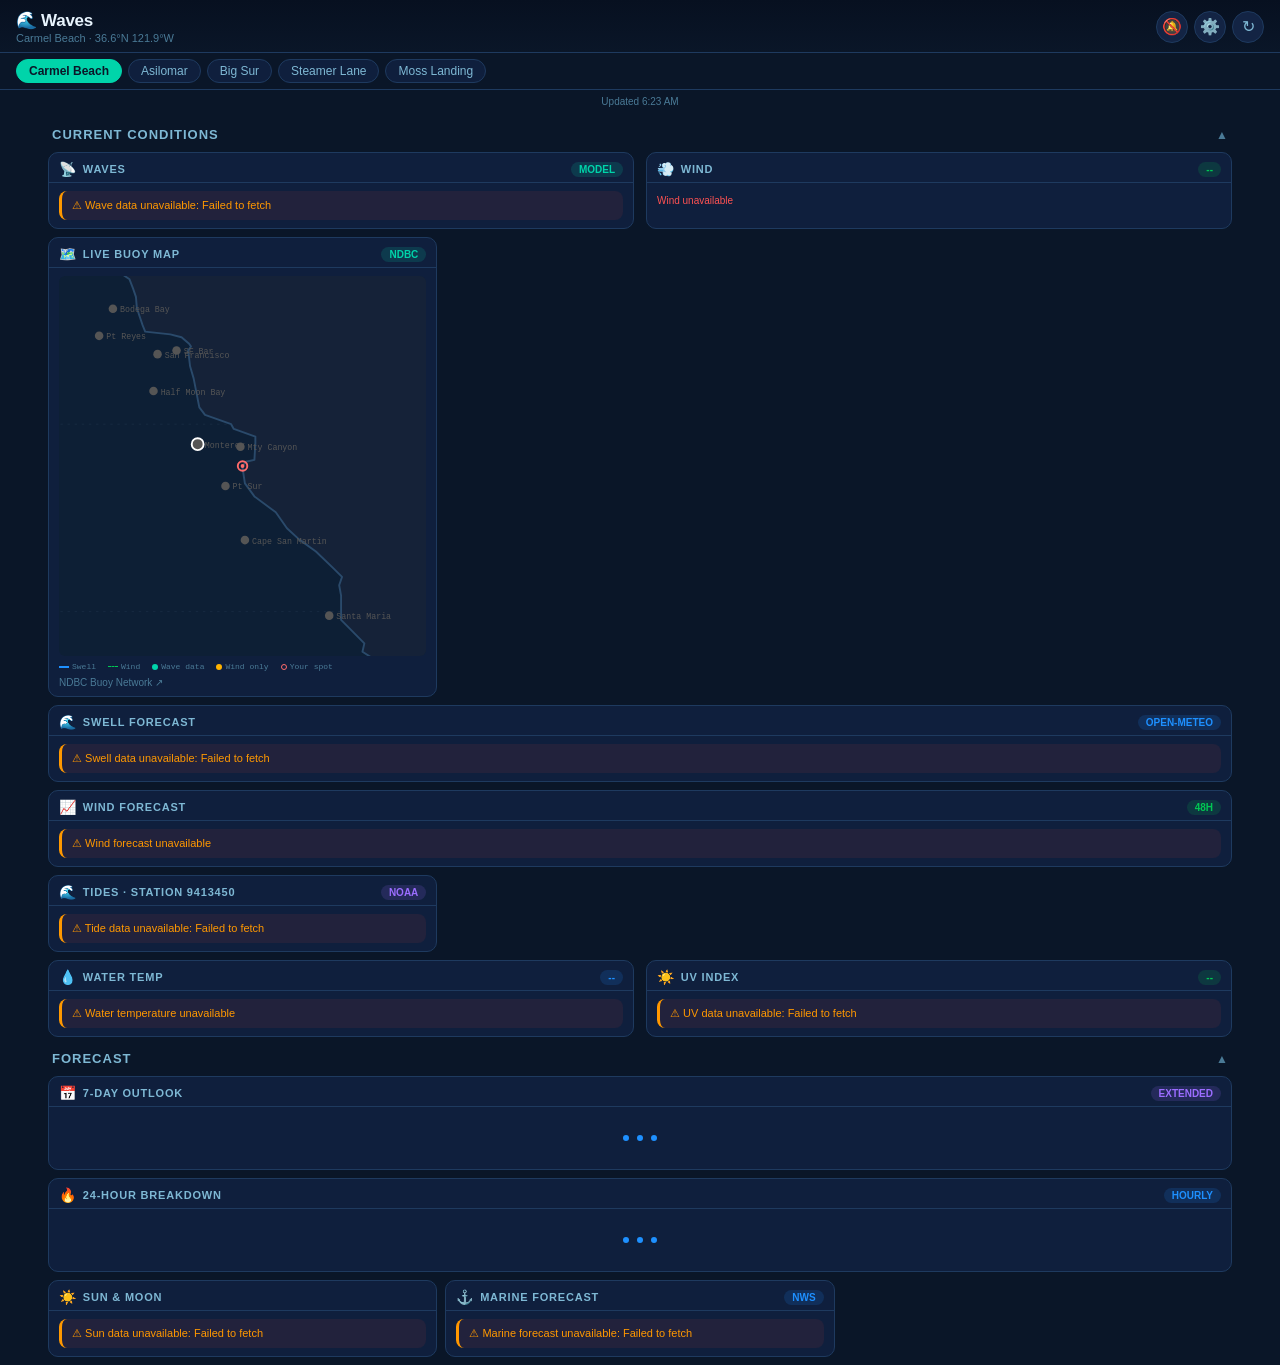
==== web/index.html @ 86dbb95a "Move 24h tide schedule to top of wind card, fix map pan north - Replaced mini tide widget with full " ====
<!DOCTYPE html>
<html lang="en">
<head>
  <meta charset="UTF-8">
  <meta name="viewport" content="width=device-width, initial-scale=1.0, viewport-fit=cover">
  <meta name="theme-color" content="#0a1628">
  <meta name="description" content="Real-time surf conditions for your local spots">
  <meta name="mobile-web-app-capable" content="yes">
  <meta name="apple-mobile-web-app-capable" content="yes">
  <meta name="apple-mobile-web-app-status-bar-style" content="black-translucent">
  <meta name="apple-mobile-web-app-title" content="Waves">
  <title>Waves</title>
  <link rel="manifest" href="manifest.json">
  <link rel="stylesheet" href="style.css">
</head>
<body>

<div id="pull-indicator" class="pull-indicator">
  <span class="pull-arrow">↓</span>
  <span class="pull-text">Pull to refresh</span>
</div>

<header>
  <div class="header-left">
    <h1>🌊 Waves</h1>
    <div class="subtitle" id="location-subtitle"></div>
  </div>
  <div class="header-right">
    <button class="header-btn" id="alertBtn" style="display:none" onclick="toggleAlerts()" title="Alerts OFF">🔕</button>
    <button class="header-btn" id="editSpotsBtn" onclick="openSpotEditor(true)" title="Edit spots">⚙️</button>
    <button class="header-btn" id="refreshBtn" onclick="refreshAll()" title="Refresh">
      <span class="icon">↻</span>
    </button>
  </div>
</header>

<div class="location-selector" id="location-selector"></div>

<div class="last-updated" id="lastUpdated">Loading…</div>
<div class="offline-indicator" id="offlineIndicator" style="display:none">📡 Offline — showing cached data</div>

<main>

  <!-- ═══ CURRENT CONDITIONS ═══════════════════════════════════════════════ -->
  <div class="section">
    <div class="section-header" onclick="toggleSection(this)">
      <span class="section-title">Current Conditions</span>
      <span class="section-chevron">&#x25B2;</span>
    </div>
    <div class="section-body">

      <!-- Waves + Wind (shared row) -->
      <div class="card-row" style="display:flex;gap:12px">
        <div class="card" id="card-buoy" style="flex:1;min-width:0">
          <div class="card-header">
            <div class="card-title"><span class="icon">📡</span> Waves</div>
            <div class="card-badge" id="buoy-badge" style="background:rgba(0,212,170,0.15);color:#00d4aa">MODEL</div>
          </div>
          <div class="card-body" id="buoy-body">
            <div class="loading"><div class="loading-dot"></div><div class="loading-dot"></div><div class="loading-dot"></div></div>
          </div>
        </div>
        <div class="card" id="card-wind" style="flex:1;min-width:0">
          <div class="card-header">
            <div class="card-title"><span class="icon">💨</span> Wind</div>
            <div class="card-badge" id="wind-badge" style="background:rgba(0,200,83,0.15);color:#00c853">--</div>
          </div>
          <div id="tide-mini"></div>
          <div class="card-body" id="wind-body">
            <div class="loading"><div class="loading-dot"></div><div class="loading-dot"></div><div class="loading-dot"></div></div>
          </div>
        </div>
      </div>

      <!-- Buoy Map -->
      <div class="card" id="card-buoy-map">
        <div class="card-header">
          <div class="card-title"><span class="icon">🗺️</span> Live Buoy Map</div>
          <div class="card-badge" style="background:rgba(0,212,170,0.15);color:#00d4aa">NDBC</div>
        </div>
        <div class="card-body" id="buoy-map-body">
          <div class="loading"><div class="loading-dot"></div><div class="loading-dot"></div><div class="loading-dot"></div></div>
        </div>
      </div>

      <!-- Swell Forecast -->
      <div class="card" id="card-swell">
        <div class="card-header">
          <div class="card-title"><span class="icon">🌊</span> Swell Forecast</div>
          <div class="card-badge" style="background:rgba(30,144,255,0.15);color:#1e90ff">OPEN-METEO</div>
        </div>
        <div class="card-body" id="swell-body">
          <div class="loading"><div class="loading-dot"></div><div class="loading-dot"></div><div class="loading-dot"></div></div>
        </div>
      </div>

      <!-- Wind Forecast -->
      <div class="card" id="card-wind-forecast">
        <div class="card-header">
          <div class="card-title"><span class="icon">📈</span> Wind Forecast</div>
          <div class="card-badge" style="background:rgba(0,200,83,0.15);color:#00c853">48H</div>
        </div>
        <div class="card-body" id="wind-forecast-body">
          <div class="loading"><div class="loading-dot"></div><div class="loading-dot"></div><div class="loading-dot"></div></div>
        </div>
      </div>

      <!-- Tides (US only — hidden until US spot loaded) -->
      <div class="card" id="card-tides" style="display:none">
        <div class="card-header">
          <div class="card-title"><span class="icon">🌊</span> Tides</div>
          <div class="card-badge" style="background:rgba(155,109,255,0.15);color:#9b6dff">NOAA</div>
        </div>
        <div class="card-body" id="tides-body">
          <div class="loading"><div class="loading-dot"></div><div class="loading-dot"></div><div class="loading-dot"></div></div>
        </div>
      </div>

      <!-- Water Temperature + UV Index (shared row) -->
      <div class="card-row" style="display:flex;gap:12px">
        <div class="card" id="card-water-temp" style="flex:1;min-width:0">
          <div class="card-header">
            <div class="card-title"><span class="icon">💧</span> Water Temp</div>
            <div class="card-badge" id="water-temp-badge" style="background:rgba(30,144,255,0.15);color:#1e90ff">--</div>
          </div>
          <div class="card-body" id="water-temp-body">
            <div class="loading"><div class="loading-dot"></div><div class="loading-dot"></div><div class="loading-dot"></div></div>
          </div>
        </div>
        <div class="card" id="card-uv" style="flex:1;min-width:0">
          <div class="card-header">
            <div class="card-title"><span class="icon">☀️</span> UV Index</div>
            <div class="card-badge" id="uv-badge" style="background:rgba(0,200,83,0.15);color:#00c853">--</div>
          </div>
          <div class="card-body" id="uv-body">
            <div class="loading"><div class="loading-dot"></div><div class="loading-dot"></div><div class="loading-dot"></div></div>
          </div>
        </div>
      </div>

    </div>
  </div>

  <!-- ═══ FORECASTS ═══════════════════════════════════════════════════════ -->
  <div class="section">
    <div class="section-header" onclick="toggleSection(this)">
      <span class="section-title">Forecast</span>
      <span class="section-chevron">&#x25B2;</span>
    </div>
    <div class="section-body">

      <!-- 7-Day Outlook -->
      <div class="card" id="card-7day">
        <div class="card-header">
          <div class="card-title"><span class="icon">📅</span> 7-Day Outlook</div>
          <div class="card-badge" style="background:rgba(155,109,255,0.15);color:#9b6dff">EXTENDED</div>
        </div>
        <div class="card-body" id="7day-body">
          <div class="loading"><div class="loading-dot"></div><div class="loading-dot"></div><div class="loading-dot"></div></div>
        </div>
      </div>

      <!-- 24-Hour Heatmap -->
      <div class="card" id="card-24h">
        <div class="card-header">
          <div class="card-title"><span class="icon">🔥</span> 24-Hour Breakdown</div>
          <div class="card-badge" style="background:rgba(30,144,255,0.15);color:#1e90ff">HOURLY</div>
        </div>
        <div class="card-body" id="24h-body">
          <div class="loading"><div class="loading-dot"></div><div class="loading-dot"></div><div class="loading-dot"></div></div>
        </div>
      </div>

      <!-- Sun & Moon -->
      <div class="card" id="card-sun-moon">
        <div class="card-header">
          <div class="card-title"><span class="icon">☀️</span> Sun & Moon</div>
        </div>
        <div class="card-body" id="sun-moon-body">
          <div class="loading"><div class="loading-dot"></div><div class="loading-dot"></div><div class="loading-dot"></div></div>
        </div>
      </div>

      <!-- Marine Forecast (US only) -->
      <div class="card" id="card-marine" style="display:none">
        <div class="card-header">
          <div class="card-title"><span class="icon">⚓</span> Marine Forecast</div>
          <div class="card-badge" style="background:rgba(30,144,255,0.15);color:#1e90ff">NWS</div>
        </div>
        <div class="card-body" id="marine-body">
          <div class="loading"><div class="loading-dot"></div><div class="loading-dot"></div><div class="loading-dot"></div></div>
        </div>
      </div>

    </div>
  </div>

</main>

<!-- Onboarding / Spot Editor Overlay -->
<div id="onboarding" class="onboarding-overlay">
  <div class="onboarding-inner">
    <div class="onboarding-logo">🌊</div>
    <div class="onboarding-title" id="onboarding-title">Waves</div>
    <div class="onboarding-sub" id="onboarding-sub">Add up to 5 of your local surf spots</div>

    <div class="search-wrap">
      <input type="search" id="spot-search" class="spot-search-input"
             placeholder="Search a beach or location…"
             autocomplete="off" autocorrect="off" autocapitalize="off" spellcheck="false"
             oninput="onSearchInput(this.value)">
    </div>

    <div id="search-status" class="search-status"></div>
    <div id="search-results" class="search-results"></div>

    <div id="added-spots-section" style="display:none">
      <div class="added-label">Your Spots</div>
      <div id="added-spots-list" class="added-spots-list"></div>
    </div>

    <button class="onboarding-btn" id="start-btn" onclick="finishOnboarding()" disabled>
      Start Surfing →
    </button>
  </div>
</div>

<script src="app.js"></script>
</body>
</html>
---- web/style.css ----
:root {
  --bg: #0a1628;
  --bg-card: #0f1f3d;
  --bg-card2: #132444;
  --border: #1e3a5f;
  --accent-blue: #1e90ff;
  --accent-teal: #00d4aa;
  --accent-purple: #9b6dff;
  --accent-gold: #ffd700;
  --text-primary: #e8f4fd;
  --text-secondary: #7eb8d4;
  --text-muted: #4a7a96;
  --wind-calm: #00c853;
  --wind-light: #69f0ae;
  --wind-moderate: #ffeb3b;
  --wind-fresh: #ff9800;
  --wind-strong: #f44336;
  --wind-gale: #b71c1c;
}

* { box-sizing: border-box; margin: 0; padding: 0; }

body {
  background: var(--bg);
  color: var(--text-primary);
  font-family: -apple-system, BlinkMacSystemFont, 'Segoe UI', sans-serif;
  font-size: 14px;
  min-height: 100vh;
  padding-bottom: env(safe-area-inset-bottom);
}

/* Header */
header {
  background: linear-gradient(180deg, #071020 0%, var(--bg) 100%);
  padding: 10px 16px 8px;
  padding-top: calc(10px + env(safe-area-inset-top));
  position: sticky;
  top: 0;
  z-index: 100;
  border-bottom: 1px solid var(--border);
  display: flex;
  align-items: center;
  justify-content: space-between;
}

.header-left h1 {
  font-size: 17px;
  font-weight: 700;
  color: var(--text-primary);
  letter-spacing: -0.3px;
}

.header-left .subtitle {
  font-size: 11px;
  color: var(--text-muted);
  margin-top: 1px;
}

.header-right {
  display: flex;
  align-items: center;
  gap: 6px;
}

.header-btn {
  width: 32px;
  height: 32px;
  display: flex;
  align-items: center;
  justify-content: center;
  background: var(--bg-card2);
  border: 1px solid var(--border);
  border-radius: 50%;
  color: var(--text-secondary);
  font-size: 16px;
  cursor: pointer;
  transition: background 0.15s, border-color 0.15s;
  padding: 0;
  line-height: 1;
}
.header-btn:active {
  background: var(--border);
  border-color: var(--text-muted);
}
.header-btn .icon { font-size: 16px; }
.header-btn.spinning .icon { animation: spin 1s linear infinite; }
@keyframes spin { to { transform: rotate(360deg); } }

/* Location selector */
.location-selector {
  display: flex;
  gap: 6px;
  padding: 6px 16px;
  background: var(--bg);
  border-bottom: 1px solid var(--border);
  overflow-x: auto;
  -webkit-overflow-scrolling: touch;
  scrollbar-width: none;
}
.location-selector::-webkit-scrollbar { display: none; }

.loc-btn {
  flex-shrink: 0;
  background: var(--bg-card);
  border: 1px solid var(--border);
  border-radius: 20px;
  color: var(--text-secondary);
  padding: 4px 12px;
  font-size: 12px;
  font-weight: 500;
  cursor: pointer;
  transition: background 0.15s, color 0.15s, border-color 0.15s;
}
.loc-btn.active {
  background: var(--accent-teal);
  border-color: var(--accent-teal);
  color: #0a1628;
  font-weight: 700;
}
.loc-btn:active { opacity: 0.75; }

/* Source links */
.src-link {
  color: var(--text-muted);
  text-decoration: none;
  font-size: 10px;
}
.src-link:hover { color: var(--accent-blue); text-decoration: underline; }

/* Last updated */
.last-updated {
  text-align: center;
  font-size: 10px;
  color: var(--text-muted);
  padding: 6px;
}

/* Main layout */
main {
  padding: 8px;
  max-width: 600px;
  margin: 0 auto;
  display: flex;
  flex-direction: column;
  gap: 6px;
}

@media (min-width: 768px) {
  main {
    max-width: 900px;
    display: grid;
    grid-template-columns: 1fr 1fr;
    gap: 8px;
  }
  .section-header, #card-quality, #card-swell, #card-wind-forecast, #card-7day, #card-24h, .card-row { grid-column: 1 / -1; }
}

@media (min-width: 1200px) {
  main {
    max-width: 1200px;
    grid-template-columns: 1fr 1fr 1fr;
  }
}

/* Collapsible sections */
.section {
  display: contents;
}

.section-header {
  display: flex;
  align-items: center;
  justify-content: space-between;
  padding: 6px 4px 2px;
  cursor: pointer;
  -webkit-tap-highlight-color: transparent;
  user-select: none;
}

.section-title {
  font-size: 13px;
  font-weight: 700;
  text-transform: uppercase;
  letter-spacing: 1px;
  color: var(--text-secondary);
}

.section-chevron {
  font-size: 12px;
  color: var(--text-muted);
  transition: transform 0.25s ease;
}

.section.collapsed .section-chevron {
  transform: rotate(180deg);
}

.section-body {
  display: contents;
}

.section.collapsed .section-body {
  display: none;
}

/* Cards */
.card {
  background: var(--bg-card);
  border: 1px solid var(--border);
  border-radius: 10px;
  overflow: hidden;
}

.card-header {
  display: flex;
  align-items: center;
  justify-content: space-between;
  padding: 8px 10px 5px;
  border-bottom: 1px solid var(--border);
}

.card-title {
  font-size: 11px;
  font-weight: 600;
  text-transform: uppercase;
  letter-spacing: 0.8px;
  color: var(--text-secondary);
  display: flex;
  align-items: center;
  gap: 6px;
}

.card-title .icon { font-size: 14px; }

.card-badge {
  font-size: 10px;
  padding: 2px 8px;
  border-radius: 10px;
  font-weight: 600;
}

.card-body { padding: 8px 10px; }

/* Primary stat */
.stat-row {
  display: flex;
  align-items: baseline;
  gap: 4px;
  margin-bottom: 4px;
}

.stat-value {
  font-size: 28px;
  font-weight: 700;
  line-height: 1;
  color: var(--text-primary);
}

.stat-unit {
  font-size: 13px;
  color: var(--text-secondary);
  font-weight: 400;
}

.stat-label {
  font-size: 11px;
  color: var(--text-muted);
  margin-bottom: 4px;
}

/* Grid stats */
.stats-grid {
  display: grid;
  grid-template-columns: 1fr 1fr;
  gap: 5px;
  margin-top: 6px;
}

.stats-grid-3 {
  display: grid;
  grid-template-columns: 1fr 1fr 1fr;
  gap: 5px;
  margin-top: 6px;
}

.stat-cell {
  background: var(--bg-card2);
  border-radius: 8px;
  padding: 6px;
}

.stat-cell .label {
  font-size: 10px;
  color: var(--text-muted);
  text-transform: uppercase;
  letter-spacing: 0.5px;
  margin-bottom: 4px;
}

.stat-cell .value {
  font-size: 15px;
  font-weight: 600;
  color: var(--text-primary);
}

.stat-cell .value.small { font-size: 14px; }
.stat-cell .sub { font-size: 10px; color: var(--text-muted); margin-top: 2px; }

/* Divider */
.divider {
  height: 1px;
  background: var(--border);
  margin: 6px 0;
}

/* Wind direction arrow */
.wind-dir-display {
  display: flex;
  align-items: center;
  gap: 8px;
  margin-bottom: 6px;
}

.wind-arrow-circle {
  width: 40px;
  height: 40px;
  border-radius: 50%;
  background: var(--bg-card2);
  border: 2px solid var(--border);
  display: flex;
  align-items: center;
  justify-content: center;
  flex-shrink: 0;
}

.wind-arrow {
  font-size: 18px;
  display: inline-block;
  transition: transform 0.5s ease;
}

.wind-info .speed-row {
  display: flex;
  align-items: baseline;
  gap: 4px;
}

.wind-info .speed { font-size: 24px; font-weight: 700; }
.wind-info .unit { font-size: 12px; color: var(--text-secondary); }
.wind-info .desc { font-size: 10px; color: var(--text-muted); margin-top: 1px; }

/* Wind color classes */
.wind-calm   { color: var(--wind-calm); }
.wind-light  { color: var(--wind-light); }
.wind-mod    { color: var(--wind-moderate); }
.wind-fresh  { color: var(--wind-fresh); }
.wind-strong { color: var(--wind-strong); }
.wind-gale   { color: var(--wind-gale); }

/* Swell */
.swell-compass {
  display: flex;
  align-items: center;
  gap: 8px;
  margin-bottom: 6px;
}

.compass-rose {
  width: 40px;
  height: 40px;
  border-radius: 50%;
  background: var(--bg-card2);
  border: 2px solid var(--border);
  display: flex;
  align-items: center;
  justify-content: center;
  flex-shrink: 0;
  font-size: 16px;
}

/* Tide card */
.tide-status {
  display: flex;
  align-items: center;
  gap: 8px;
  margin-bottom: 6px;
}

.tide-arrow {
  font-size: 22px;
  color: var(--accent-purple);
}

.tide-now .height {
  font-size: 24px;
  font-weight: 700;
  color: var(--accent-purple);
}

.tide-now .status-text {
  font-size: 12px;
  color: var(--text-secondary);
}

.tide-schedule {
  display: flex;
  flex-direction: column;
  gap: 4px;
  margin-top: 6px;
}

.tide-event {
  display: flex;
  align-items: center;
  justify-content: space-between;
  background: var(--bg-card2);
  border-radius: 6px;
  padding: 5px 8px;
}

.tide-event .type-badge {
  font-size: 10px;
  font-weight: 700;
  padding: 2px 7px;
  border-radius: 8px;
  text-transform: uppercase;
}

.tide-event .type-badge.high {
  background: rgba(155, 109, 255, 0.2);
  color: var(--accent-purple);
}

.tide-event .type-badge.low {
  background: rgba(30, 144, 255, 0.15);
  color: var(--accent-blue);
}

.tide-event .time { font-size: 13px; color: var(--text-primary); font-weight: 500; }
.tide-event .height { font-size: 13px; color: var(--text-secondary); }

/* Tide bar */
.tide-bar-wrap {
  margin: 6px 0 3px;
  position: relative;
}

.tide-bar-track {
  height: 6px;
  background: var(--border);
  border-radius: 3px;
  overflow: visible;
  position: relative;
}

.tide-bar-fill {
  height: 100%;
  background: linear-gradient(90deg, var(--accent-blue), var(--accent-purple));
  border-radius: 3px;
  transition: width 0.5s ease;
}

.tide-bar-dot {
  width: 12px;
  height: 12px;
  background: var(--accent-purple);
  border: 2px solid var(--bg-card);
  border-radius: 50%;
  position: absolute;
  top: -3px;
  transform: translateX(-50%);
  transition: left 0.5s ease;
}

.tide-bar-labels {
  display: flex;
  justify-content: space-between;
  margin-top: 4px;
  font-size: 9px;
  color: var(--text-muted);
}

/* Sun/Moon card */
.sun-moon-grid {
  display: grid;
  grid-template-columns: 1fr 1fr;
  gap: 6px;
}

.sun-section, .moon-section {
  background: var(--bg-card2);
  border-radius: 8px;
  padding: 7px;
}

.section-label {
  font-size: 10px;
  color: var(--text-muted);
  text-transform: uppercase;
  letter-spacing: 0.5px;
  margin-bottom: 4px;
  display: flex;
  align-items: center;
  gap: 4px;
}

.sun-times, .moon-info {
  display: flex;
  flex-direction: column;
  gap: 2px;
}

.time-row {
  display: flex;
  align-items: center;
  justify-content: space-between;
}

.time-row .lbl { font-size: 11px; color: var(--text-muted); }
.time-row .val { font-size: 13px; font-weight: 600; color: var(--text-primary); }

.moon-phase-icon { font-size: 22px; text-align: center; margin-bottom: 2px; }
.moon-phase-name { font-size: 11px; color: var(--text-secondary); text-align: center; }

/* UV Index */
.uv-bar-wrap { margin: 6px 0; }
.uv-bar-track {
  height: 8px;
  border-radius: 4px;
  background: linear-gradient(90deg, #00c853, #ffeb3b, #ff9800, #f44336, #9c27b0);
  position: relative;
}
.uv-bar-dot {
  width: 14px;
  height: 14px;
  background: white;
  border: 2px solid rgba(0,0,0,0.3);
  border-radius: 50%;
  position: absolute;
  top: -3px;
  transform: translateX(-50%);
}
.uv-labels { display: flex; justify-content: space-between; font-size: 9px; color: var(--text-muted); margin-top: 3px; }

/* Marine / NWS forecast */
.forecast-text {
  font-size: 11px;
  color: var(--text-secondary);
  line-height: 1.5;
  background: var(--bg-card2);
  border-radius: 8px;
  padding: 7px;
  max-height: 80px;
  overflow-y: auto;
}

.forecast-text::-webkit-scrollbar { width: 3px; }
.forecast-text::-webkit-scrollbar-track { background: transparent; }
.forecast-text::-webkit-scrollbar-thumb { background: var(--border); border-radius: 2px; }

/* Rip current */
.rip-indicator {
  display: flex;
  align-items: center;
  gap: 8px;
  background: var(--bg-card2);
  border-radius: 8px;
  padding: 8px;
}

.rip-level {
  font-size: 24px;
  font-weight: 700;
}

.rip-level.low { color: var(--wind-calm); }
.rip-level.moderate { color: var(--wind-moderate); }
.rip-level.high { color: var(--wind-strong); }

.rip-desc { font-size: 11px; color: var(--text-secondary); line-height: 1.4; }

/* 24h tide schedule (inside wind card, above wind data) */
#tide-mini:empty { display: none; }
#tide-mini {
  padding: 8px 10px;
  border-bottom: 1px solid var(--border);
  font-family: monospace;
}

/* Buoy map - pannable West Coast view */
.buoy-map-wrap {
  position: relative;
  height: 380px;
  overflow: hidden;
  border-radius: 6px;
}
.buoy-map-wrap svg { display: block; width: 100%; height: 100%; }
#buoy-wind-canvas {
  position: absolute;
  inset: 0;
  pointer-events: none;
}

/* NOAA buoy */
.buoy-source {
  font-size: 10px;
  color: var(--text-muted);
  margin-top: 6px;
}

/* Loading / error states */
.loading {
  display: flex;
  align-items: center;
  justify-content: center;
  padding: 20px;
  color: var(--text-muted);
  font-size: 12px;
  gap: 8px;
}

.loading-dot {
  width: 6px; height: 6px;
  border-radius: 50%;
  background: var(--accent-blue);
  animation: pulse 1.2s ease-in-out infinite;
}
.loading-dot:nth-child(2) { animation-delay: 0.2s; }
.loading-dot:nth-child(3) { animation-delay: 0.4s; }
@keyframes pulse { 0%,80%,100% { opacity: 0.2; } 40% { opacity: 1; } }

.error-msg {
  font-size: 11px;
  color: var(--wind-fresh);
  padding: 8px 10px;
  background: rgba(244, 67, 54, 0.08);
  border-radius: 8px;
  border-left: 3px solid var(--wind-fresh);
}

/* Responsive tweak for very small screens */
@media (max-width: 360px) {
  .stat-value { font-size: 24px; }
  .wind-info .speed { font-size: 20px; }
}

/* (icon-btn removed — unified into .header-btn above) */

/* ─── Pull-to-refresh ────────────────────────────────────────────────────── */
.pull-indicator {
  display: none;
  position: fixed;
  top: 0;
  left: 0;
  right: 0;
  z-index: 200;
  align-items: center;
  justify-content: center;
  gap: 8px;
  padding: 12px;
  background: var(--bg-card2);
  color: var(--text-secondary);
  font-size: 12px;
  opacity: 0;
  transition: transform 0.2s ease, opacity 0.2s ease;
  pointer-events: none;
}
.pull-arrow {
  display: inline-block;
  font-size: 16px;
  transition: transform 0.2s ease;
}

/* ─── Offline indicator ──────────────────────────────────────────────────── */
.offline-indicator {
  text-align: center;
  font-size: 11px;
  color: var(--wind-fresh);
  background: rgba(255,152,0,0.1);
  padding: 6px;
  border-bottom: 1px solid rgba(255,152,0,0.2);
}

/* ─── Spot editor enhancements ───────────────────────────────────────────── */
.drag-handle {
  cursor: grab;
  font-size: 16px;
  color: var(--text-muted);
  padding: 4px 2px;
  user-select: none;
  -webkit-user-select: none;
  touch-action: none;
  flex-shrink: 0;
}
.drag-handle:active { cursor: grabbing; }

.drag-ghost {
  position: fixed;
  z-index: 1000;
  pointer-events: none;
  opacity: 0.9;
  box-shadow: 0 8px 24px rgba(0,0,0,0.4);
  border-radius: 10px;
  background: var(--bg-card2);
  border: 1px solid var(--accent-teal);
}

.drag-placeholder {
  opacity: 0.25;
}

.facing-picker {
  display: flex;
  gap: 4px;
  flex-wrap: wrap;
  margin-top: 6px;
  padding-left: 28px;
}
.facing-btn {
  background: var(--bg-card2);
  border: 1px solid var(--border);
  border-radius: 12px;
  color: var(--text-muted);
  font-size: 10px;
  padding: 3px 8px;
  cursor: pointer;
  transition: background 0.15s, color 0.15s, border-color 0.15s;
}
.facing-btn.active {
  background: var(--accent-teal);
  border-color: var(--accent-teal);
  color: #0a1628;
  font-weight: 700;
}
.facing-btn:active { opacity: 0.7; }
.facing-label {
  font-size: 9px;
  color: var(--text-muted);
  padding-left: 28px;
  margin-top: 4px;
}

/* ─── Wind chart interaction ─────────────────────────────────────────────── */
.wind-chart-container {
  position: relative;
  touch-action: none;
  cursor: crosshair;
}
.wind-crosshair {
  display: none;
  position: absolute;
  top: 0;
  bottom: 20px;
  width: 1px;
  background: rgba(255,255,255,0.45);
  pointer-events: none;
}
.wind-chart-tip {
  display: none;
  position: absolute;
  top: 6px;
  left: 0;
  background: rgba(10,22,40,0.92);
  border: 1px solid rgba(0,200,83,0.4);
  border-radius: 6px;
  padding: 6px 9px;
  pointer-events: none;
  min-width: 130px;
  max-width: 170px;
  z-index: 10;
}

/* ─── Tide toggle ────────────────────────────────────────────────────────── */
.tide-toggle {
  background: var(--bg-card2);
  border: 1px solid var(--border);
  border-radius: 12px;
  color: var(--text-muted);
  font-size: 10px;
  padding: 3px 10px;
  cursor: pointer;
  transition: background 0.15s, color 0.15s;
}
.tide-toggle.active {
  background: var(--accent-purple);
  border-color: var(--accent-purple);
  color: #fff;
}
.tide-toggle:active { opacity: 0.7; }

/* ─── Alignment badge ────────────────────────────────────────────────────── */
.alignment-badge {
  display: flex;
  align-items: center;
  gap: 8px;
  background: var(--bg-card2);
  border-radius: 8px;
  padding: 6px 8px;
  margin-bottom: 6px;
}
.alignment-compass {
  position: relative;
  width: 36px;
  height: 36px;
  border-radius: 50%;
  display: flex;
  align-items: center;
  justify-content: center;
  flex-shrink: 0;
}
.alignment-compass .swell-arrow {
  position: absolute;
  font-size: 16px;
  color: #1e90ff;
  display: inline-block;
}
.alignment-compass .beach-line {
  position: absolute;
  font-size: 10px;
  display: inline-block;
  opacity: 0.6;
}

/* ─── Onboarding / Spot Editor Overlay ──────────────────────────────────── */
.onboarding-overlay {
  display: none;
  position: fixed;
  inset: 0;
  background: rgba(6, 14, 29, 0.98);
  z-index: 1000;
  align-items: flex-start;
  justify-content: center;
  overflow-y: auto;
  padding: 0 0 env(safe-area-inset-bottom);
  padding-top: env(safe-area-inset-top);
  backdrop-filter: blur(10px);
  -webkit-backdrop-filter: blur(10px);
}

.onboarding-inner {
  width: 100%;
  max-width: 440px;
  padding: 32px 20px 40px;
  display: flex;
  flex-direction: column;
  gap: 0;
}

.onboarding-logo { font-size: 48px; text-align: center; margin-bottom: 8px; }
.onboarding-title {
  font-size: 26px; font-weight: 700;
  color: var(--text-primary);
  text-align: center;
  letter-spacing: -0.5px;
  margin-bottom: 6px;
}
.onboarding-sub {
  font-size: 13px; color: var(--text-muted);
  text-align: center; margin-bottom: 24px;
}

.search-wrap { position: relative; margin-bottom: 8px; }
.spot-search-input {
  width: 100%;
  background: var(--bg-card);
  border: 1px solid var(--border);
  border-radius: 14px;
  color: var(--text-primary);
  font-size: 15px;
  padding: 13px 16px;
  outline: none;
  transition: border-color 0.2s;
  -webkit-appearance: none;
}
.spot-search-input::placeholder { color: var(--text-muted); }
.spot-search-input:focus { border-color: var(--accent-teal); }

.search-status { font-size: 11px; color: var(--text-muted); padding: 4px 4px 6px; min-height: 20px; }
.search-results { display: flex; flex-direction: column; gap: 4px; margin-bottom: 6px; }
.search-result-btn {
  display: flex; align-items: center; gap: 10px;
  width: 100%; text-align: left;
  background: var(--bg-card);
  border: 1px solid var(--border);
  border-radius: 12px;
  padding: 11px 14px;
  cursor: pointer;
  transition: background 0.15s, border-color 0.15s;
  color: var(--text-primary);
}
.search-result-btn:active { background: var(--bg-card2); border-color: var(--accent-teal); }
.search-result-icon { font-size: 16px; flex-shrink: 0; }
.search-result-text { font-size: 13px; color: var(--text-primary); line-height: 1.3; }

.search-adding {
  display: flex; align-items: center; gap: 10px;
  font-size: 13px; color: var(--text-secondary);
  padding: 10px 4px;
}
.search-adding-spinner {
  width: 14px; height: 14px;
  border: 2px solid var(--border);
  border-top-color: var(--accent-teal);
  border-radius: 50%;
  animation: spin 0.7s linear infinite;
  flex-shrink: 0;
}

.added-label {
  font-size: 10px; font-weight: 600;
  text-transform: uppercase; letter-spacing: 0.8px;
  color: var(--text-muted); margin: 16px 0 8px;
}
.added-spots-list { display: flex; flex-direction: column; gap: 6px; margin-bottom: 24px; }
.added-spot-item {
  display: flex; align-items: center; gap: 10px;
  background: var(--bg-card);
  border: 1px solid var(--border);
  border-radius: 12px; padding: 10px 12px;
}
.added-spot-flag { font-size: 18px; flex-shrink: 0; }
.added-spot-info { flex: 1; min-width: 0; }
.added-spot-name {
  display: block; font-size: 13px; font-weight: 600;
  color: var(--text-primary);
  white-space: nowrap; overflow: hidden; text-overflow: ellipsis;
}
.added-spot-meta { display: block; font-size: 10px; color: var(--text-muted); margin-top: 2px; }
.remove-spot-btn {
  background: none;
  border: 1px solid var(--border);
  border-radius: 50%;
  color: var(--text-muted);
  width: 24px; height: 24px;
  font-size: 14px; cursor: pointer; flex-shrink: 0;
  display: flex; align-items: center; justify-content: center;
  line-height: 1;
  transition: background 0.15s, color 0.15s;
}
.remove-spot-btn:active { background: rgba(244,67,54,0.15); color: #f44336; border-color: #f44336; }
.spots-hint { font-size: 10px; color: var(--text-muted); text-align: center; padding: 4px 0 0; }

.onboarding-btn {
  width: 100%;
  background: var(--accent-teal);
  border: none; border-radius: 14px;
  color: #0a1628; font-size: 15px; font-weight: 700;
  padding: 15px; cursor: pointer;
  transition: opacity 0.2s; letter-spacing: 0.2px;
}
.onboarding-btn:disabled { opacity: 0.35; cursor: default; }
.onboarding-btn:not(:disabled):active { opacity: 0.8; }
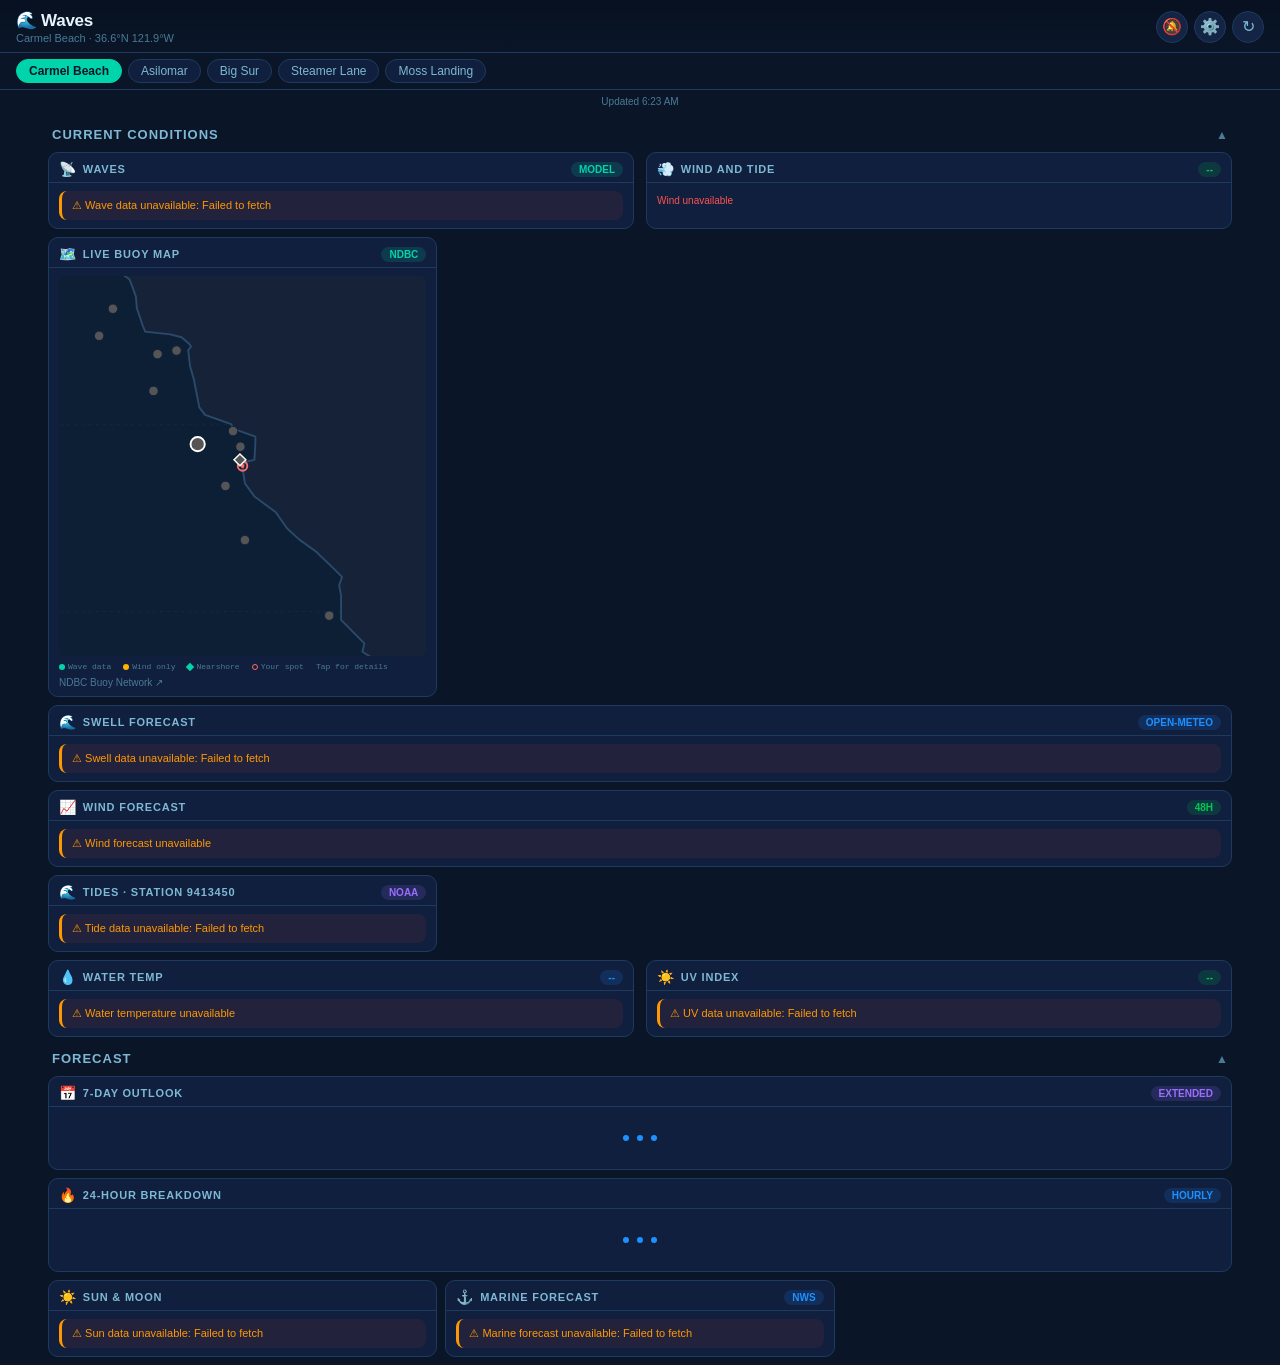
==== commit 274f944f: "Rename Wind to Wind and Tide, add interactive tide graph scrubbing Card title updated. Tide chart in" ====
--- a/web/index.html
+++ b/web/index.html
@@ -62,7 +62,7 @@
         </div>
         <div class="card" id="card-wind" style="flex:1;min-width:0">
           <div class="card-header">
-            <div class="card-title"><span class="icon">💨</span> Wind</div>
+            <div class="card-title"><span class="icon">💨</span> Wind and Tide</div>
             <div class="card-badge" id="wind-badge" style="background:rgba(0,200,83,0.15);color:#00c853">--</div>
           </div>
           <div id="tide-mini"></div>
--- a/web/style.css
+++ b/web/style.css
@@ -600,6 +600,35 @@
   inset: 0;
   pointer-events: none;
 }
+.buoy-popup {
+  position: absolute;
+  display: none;
+  transform: translate(-50%, -100%) translateY(-10px);
+  background: rgba(10,22,40,0.94);
+  border: 1px solid rgba(30,144,255,0.4);
+  border-radius: 6px;
+  padding: 6px 10px;
+  font-family: monospace;
+  font-size: 11px;
+  color: #ccd6e0;
+  white-space: nowrap;
+  pointer-events: none;
+  z-index: 10;
+  line-height: 1.5;
+}
+.buoy-popup.visible { display: block; }
+.buoy-popup::after {
+  content: '';
+  position: absolute;
+  left: 50%;
+  bottom: -5px;
+  transform: translateX(-50%) rotate(45deg);
+  width: 8px;
+  height: 8px;
+  background: rgba(10,22,40,0.94);
+  border-right: 1px solid rgba(30,144,255,0.4);
+  border-bottom: 1px solid rgba(30,144,255,0.4);
+}
 
 /* NOAA buoy */
 .buoy-source {
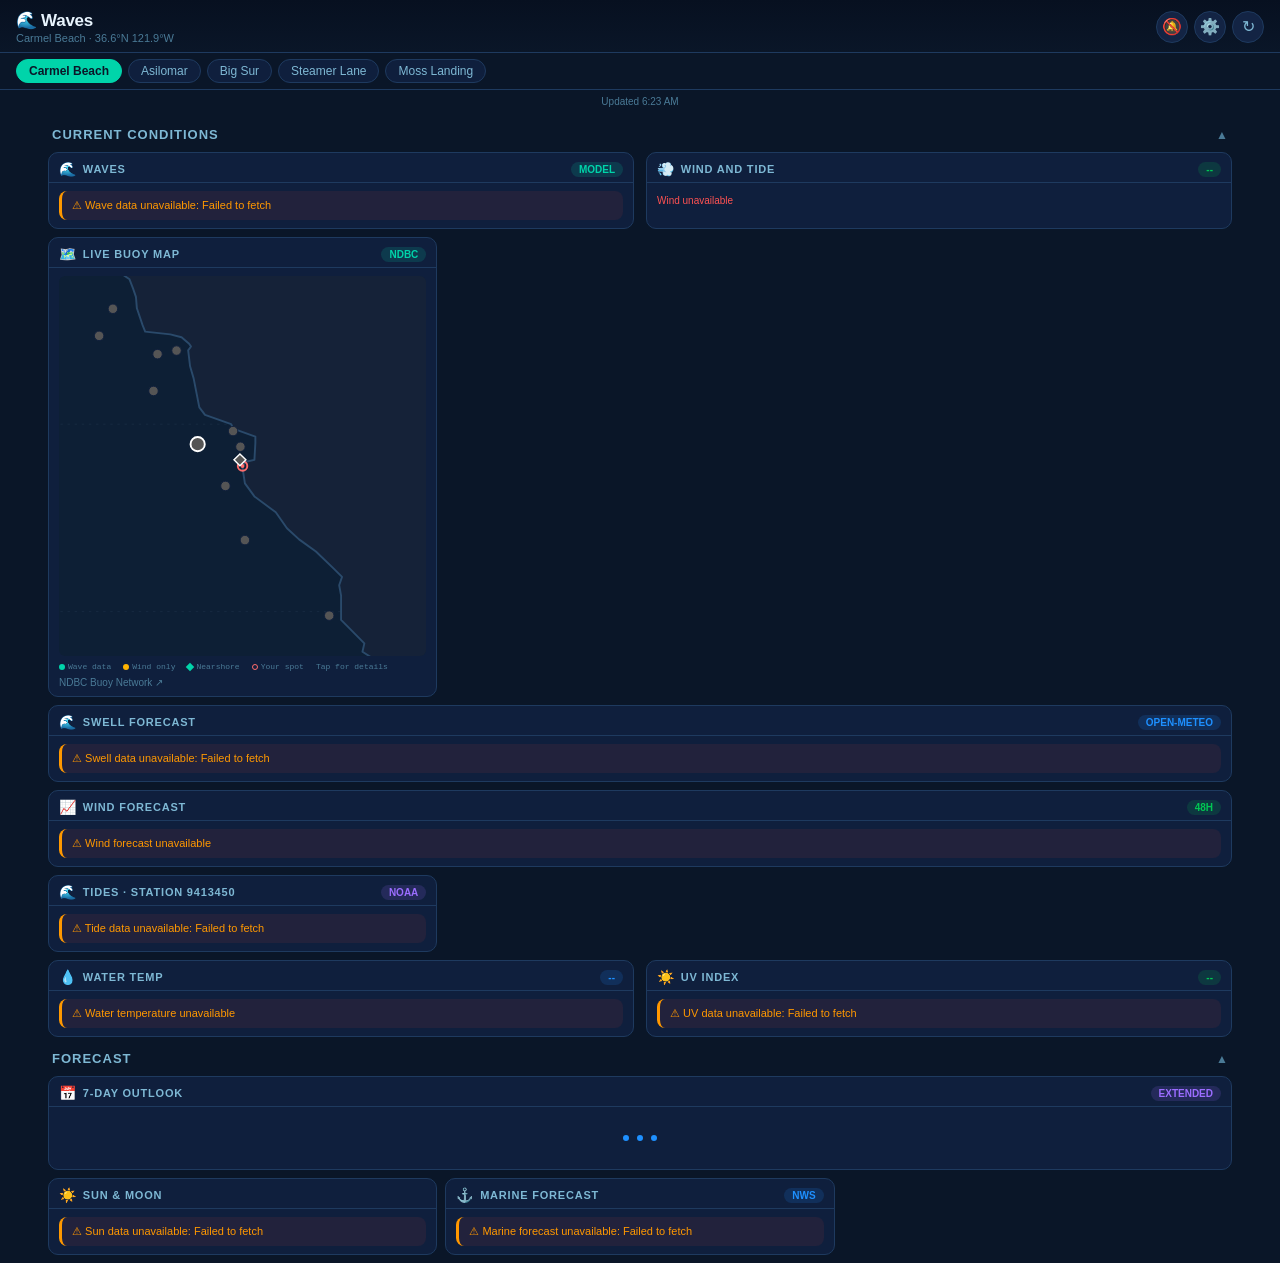
==== commit 2c596277: "Change Waves icon to wave emoji, remove 24-Hour Breakdown card Replaced satellite emoji with wave on" ====
--- a/web/index.html
+++ b/web/index.html
@@ -53,7 +53,7 @@
       <div class="card-row" style="display:flex;gap:12px">
         <div class="card" id="card-buoy" style="flex:1;min-width:0">
           <div class="card-header">
-            <div class="card-title"><span class="icon">📡</span> Waves</div>
+            <div class="card-title"><span class="icon">🌊</span> Waves</div>
             <div class="card-badge" id="buoy-badge" style="background:rgba(0,212,170,0.15);color:#00d4aa">MODEL</div>
           </div>
           <div class="card-body" id="buoy-body">
@@ -156,17 +156,6 @@
           <div class="card-badge" style="background:rgba(155,109,255,0.15);color:#9b6dff">EXTENDED</div>
         </div>
         <div class="card-body" id="7day-body">
-          <div class="loading"><div class="loading-dot"></div><div class="loading-dot"></div><div class="loading-dot"></div></div>
-        </div>
-      </div>
-
-      <!-- 24-Hour Heatmap -->
-      <div class="card" id="card-24h">
-        <div class="card-header">
-          <div class="card-title"><span class="icon">🔥</span> 24-Hour Breakdown</div>
-          <div class="card-badge" style="background:rgba(30,144,255,0.15);color:#1e90ff">HOURLY</div>
-        </div>
-        <div class="card-body" id="24h-body">
           <div class="loading"><div class="loading-dot"></div><div class="loading-dot"></div><div class="loading-dot"></div></div>
         </div>
       </div>
--- a/web/style.css
+++ b/web/style.css
@@ -152,7 +152,7 @@
     grid-template-columns: 1fr 1fr;
     gap: 8px;
   }
-  .section-header, #card-quality, #card-swell, #card-wind-forecast, #card-7day, #card-24h, .card-row { grid-column: 1 / -1; }
+  .section-header, #card-quality, #card-swell, #card-wind-forecast, #card-7day, .card-row { grid-column: 1 / -1; }
 }
 
 @media (min-width: 1200px) {
@@ -593,6 +593,27 @@
   height: 380px;
   overflow: hidden;
   border-radius: 6px;
+  transition: none;
+}
+.buoy-map-wrap.fullscreen {
+  position: fixed;
+  inset: 0;
+  height: 100%;
+  width: 100%;
+  z-index: 1000;
+  border-radius: 0;
+  background: #0d1f35;
+}
+.buoy-map-fullscreen-hint {
+  position: absolute;
+  bottom: 10px;
+  left: 50%;
+  transform: translateX(-50%);
+  font-size: 10px;
+  color: rgba(255,255,255,0.4);
+  font-family: monospace;
+  pointer-events: none;
+  z-index: 11;
 }
 .buoy-map-wrap svg { display: block; width: 100%; height: 100%; }
 #buoy-wind-canvas {
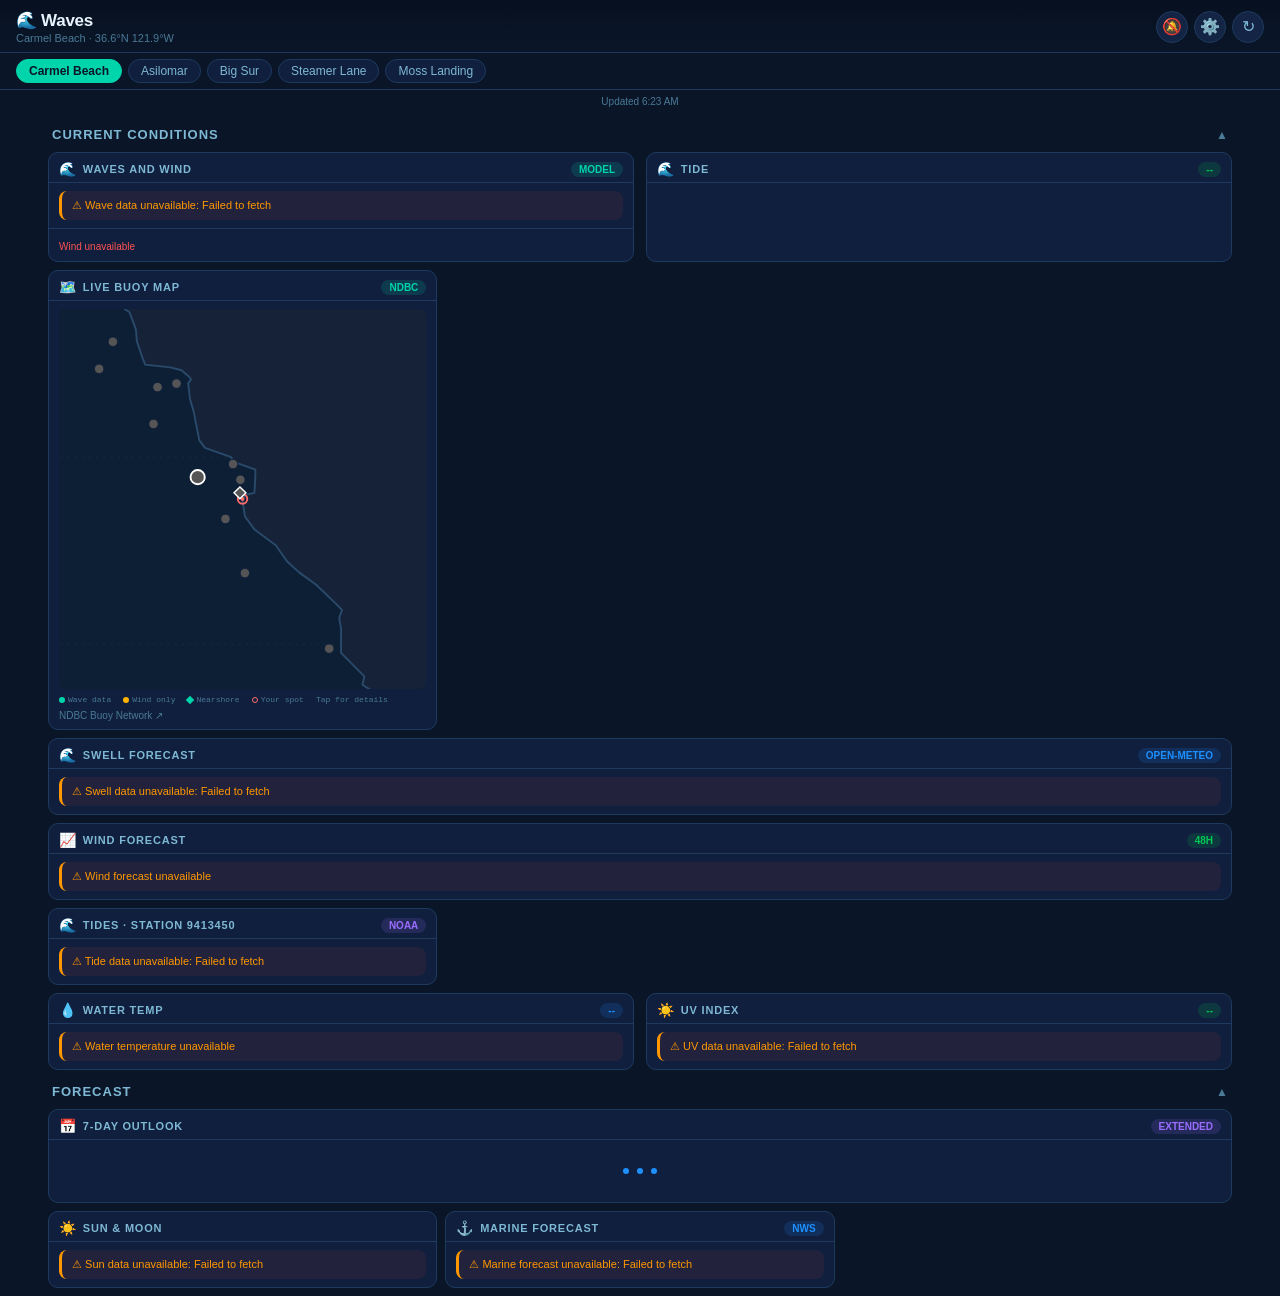
==== commit 219b705c: "Move wind into Waves card, rename to Waves and Wind / Tide Co-Authored-By: Claude Opus 4.6 <noreply@" ====
--- a/web/index.html
+++ b/web/index.html
@@ -49,26 +49,27 @@
     </div>
     <div class="section-body">
 
-      <!-- Waves + Wind (shared row) -->
+      <!-- Waves+Wind / Tide (shared row) -->
       <div class="card-row" style="display:flex;gap:12px">
         <div class="card" id="card-buoy" style="flex:1;min-width:0">
           <div class="card-header">
-            <div class="card-title"><span class="icon">🌊</span> Waves</div>
+            <div class="card-title"><span class="icon">🌊</span> Waves and Wind</div>
             <div class="card-badge" id="buoy-badge" style="background:rgba(0,212,170,0.15);color:#00d4aa">MODEL</div>
           </div>
           <div class="card-body" id="buoy-body">
             <div class="loading"><div class="loading-dot"></div><div class="loading-dot"></div><div class="loading-dot"></div></div>
           </div>
+          <div class="card-body" id="wind-body" style="border-top:1px solid var(--border)">
+            <div class="loading"><div class="loading-dot"></div><div class="loading-dot"></div><div class="loading-dot"></div></div>
+          </div>
         </div>
         <div class="card" id="card-wind" style="flex:1;min-width:0">
           <div class="card-header">
-            <div class="card-title"><span class="icon">💨</span> Wind and Tide</div>
+            <div class="card-title"><span class="icon">🌊</span> Tide</div>
             <div class="card-badge" id="wind-badge" style="background:rgba(0,200,83,0.15);color:#00c853">--</div>
           </div>
           <div id="tide-mini"></div>
-          <div class="card-body" id="wind-body">
-            <div class="loading"><div class="loading-dot"></div><div class="loading-dot"></div><div class="loading-dot"></div></div>
-          </div>
+          <div id="tide-daily"></div>
         </div>
       </div>
 
--- a/web/style.css
+++ b/web/style.css
@@ -587,6 +587,18 @@
   font-family: monospace;
 }
 
+/* Daily tide schedule (inside wind card, next to wind) */
+#tide-daily:empty { display: none; }
+#tide-daily {
+  padding: 10px;
+  border-left: 1px solid var(--border);
+  font-family: monospace;
+  display: flex;
+  flex-direction: column;
+  justify-content: center;
+  min-width: 105px;
+}
+
 /* Buoy map - pannable West Coast view */
 .buoy-map-wrap {
   position: relative;
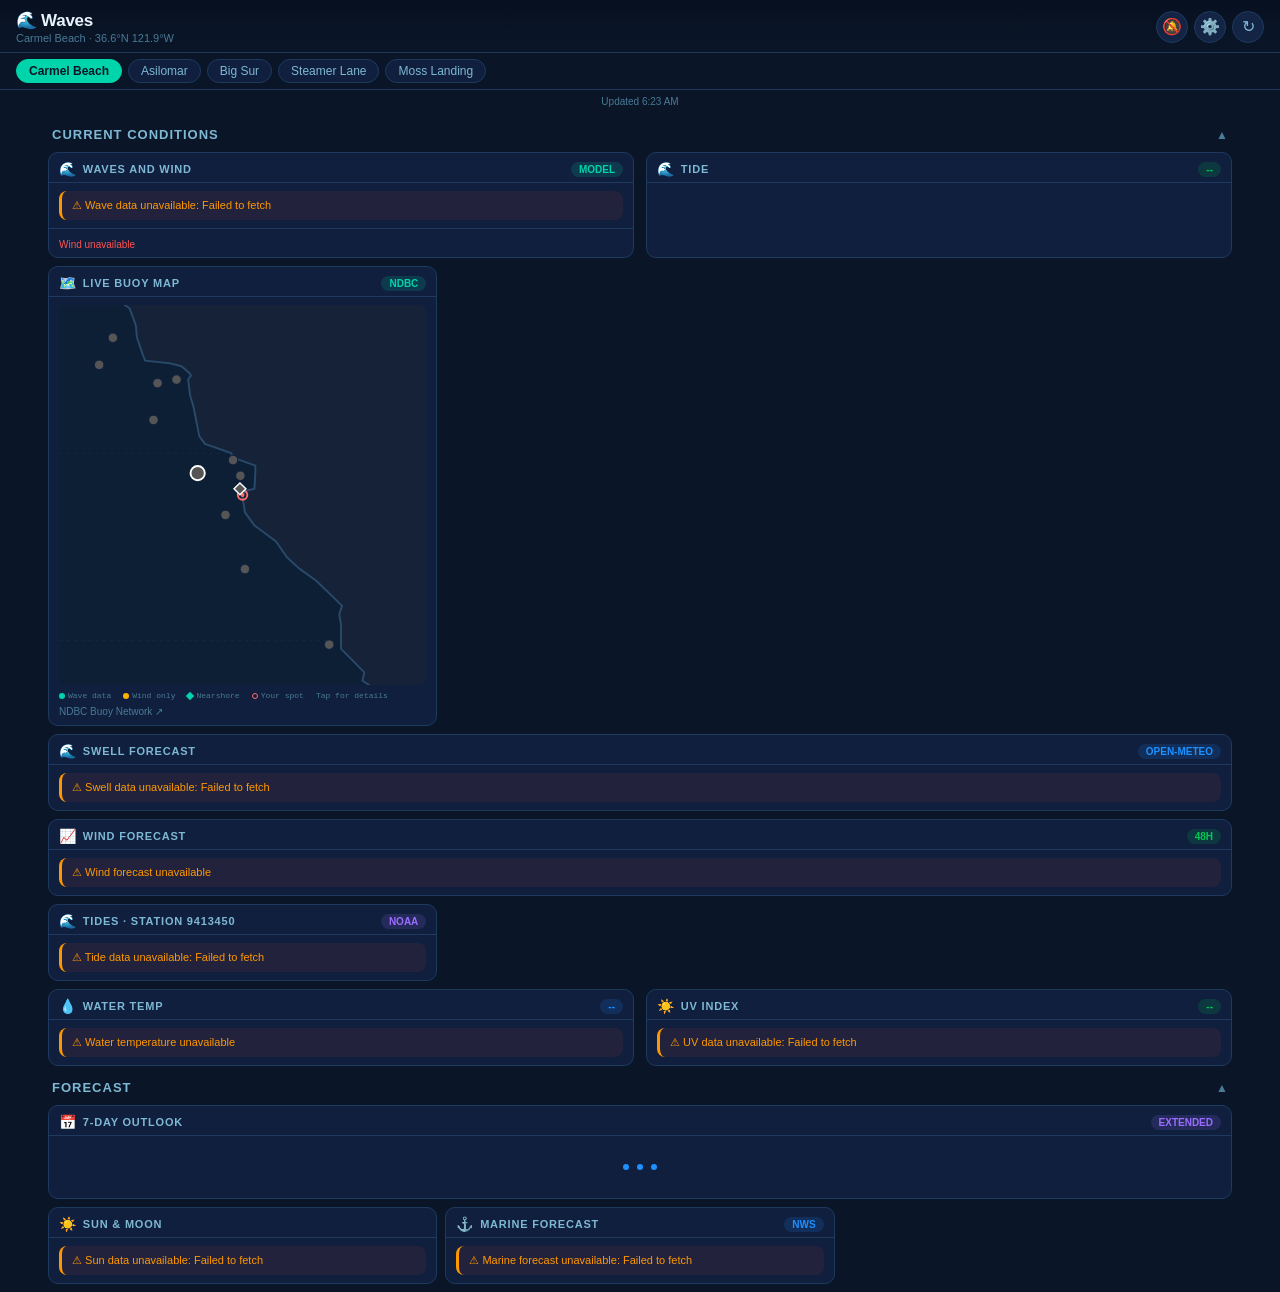
==== commit 444ac8b7: "Compact waves/wind/tide cards: inline stats, less padding Co-Authored-By: Claude Opus 4.6 <noreply@a" ====
--- a/web/index.html
+++ b/web/index.html
@@ -59,7 +59,7 @@
           <div class="card-body" id="buoy-body">
             <div class="loading"><div class="loading-dot"></div><div class="loading-dot"></div><div class="loading-dot"></div></div>
           </div>
-          <div class="card-body" id="wind-body" style="border-top:1px solid var(--border)">
+          <div class="card-body" id="wind-body" style="border-top:1px solid var(--border);padding-top:6px;padding-bottom:6px">
             <div class="loading"><div class="loading-dot"></div><div class="loading-dot"></div><div class="loading-dot"></div></div>
           </div>
         </div>
--- a/web/style.css
+++ b/web/style.css
@@ -582,21 +582,16 @@
 /* 24h tide schedule (inside wind card, above wind data) */
 #tide-mini:empty { display: none; }
 #tide-mini {
-  padding: 8px 10px;
+  padding: 6px 10px;
   border-bottom: 1px solid var(--border);
   font-family: monospace;
 }
 
-/* Daily tide schedule (inside wind card, next to wind) */
+/* Daily tide schedule */
 #tide-daily:empty { display: none; }
 #tide-daily {
-  padding: 10px;
-  border-left: 1px solid var(--border);
+  padding: 6px 10px;
   font-family: monospace;
-  display: flex;
-  flex-direction: column;
-  justify-content: center;
-  min-width: 105px;
 }
 
 /* Buoy map - pannable West Coast view */
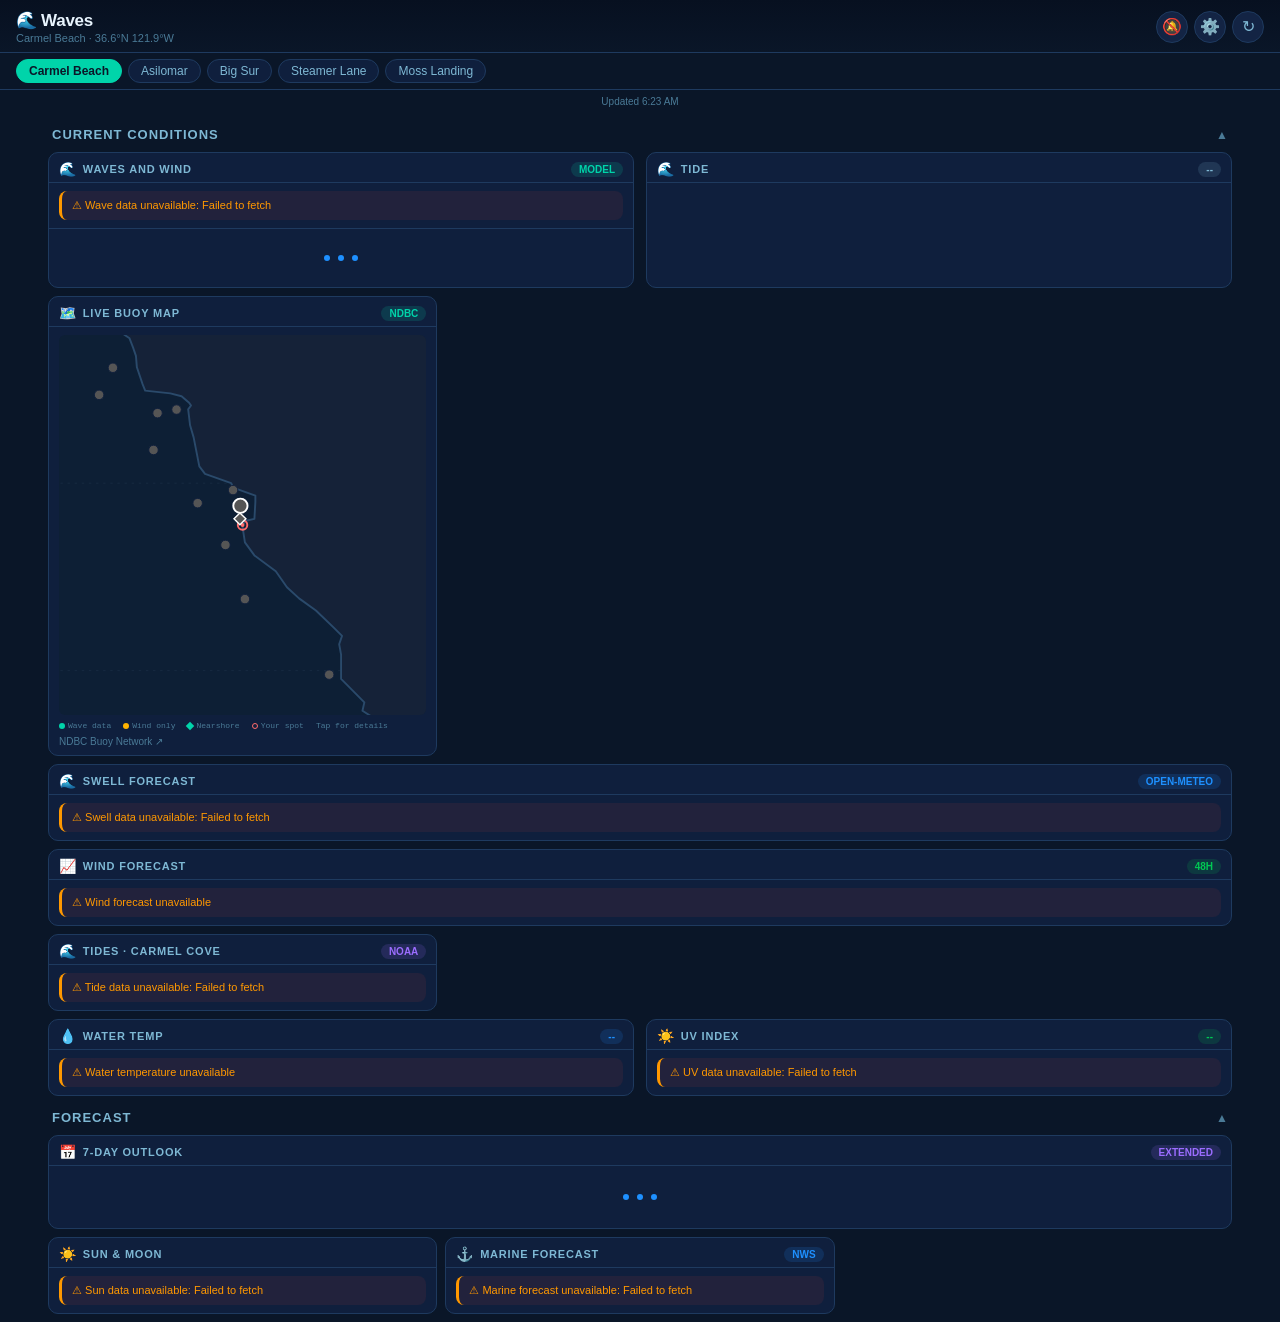
==== commit 70cf7fe6: "Fix beach stations, conditions races, and alert delivery. Give each built-in beach its own buoy and " ====
--- a/web/index.html
+++ b/web/index.html
@@ -37,7 +37,7 @@
 <div class="location-selector" id="location-selector"></div>
 
 <div class="last-updated" id="lastUpdated">Loading…</div>
-<div class="offline-indicator" id="offlineIndicator" style="display:none">📡 Offline — showing cached data</div>
+<div class="offline-indicator" id="offlineIndicator" style="display:none">Offline — connect to the internet to load conditions.</div>
 
 <main>
 
@@ -66,7 +66,7 @@
         <div class="card" id="card-wind" style="flex:1;min-width:0">
           <div class="card-header">
             <div class="card-title"><span class="icon">🌊</span> Tide</div>
-            <div class="card-badge" id="wind-badge" style="background:rgba(0,200,83,0.15);color:#00c853">--</div>
+            <div class="card-badge" id="tide-badge" style="background:rgba(155,109,255,0.15);color:#9b6dff">--</div>
           </div>
           <div id="tide-mini"></div>
           <div id="tide-daily"></div>
@@ -215,6 +215,7 @@
   </div>
 </div>
 
+<script src="spot-stations.js"></script>
 <script src="app.js"></script>
 </body>
 </html>
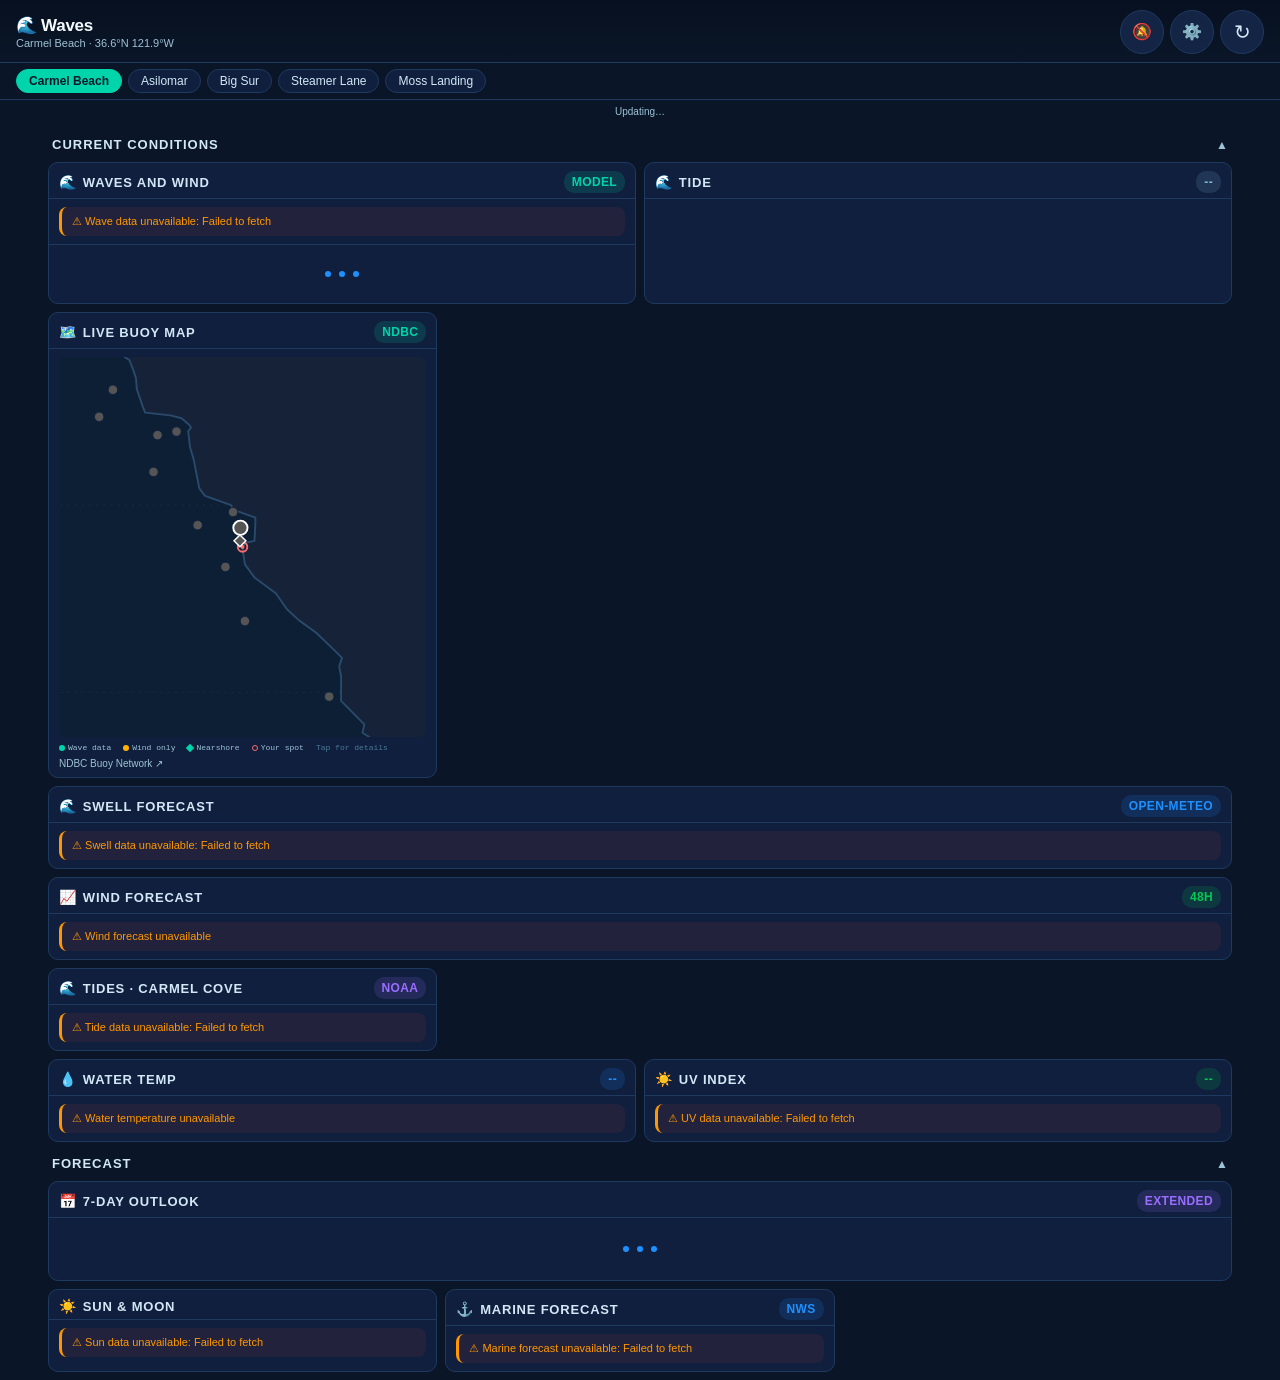
==== commit e5da3ffc: "Make the phone easier to read and remember the last good reading. Stack the main cards, keep charts " ====
--- a/web/index.html
+++ b/web/index.html
@@ -11,6 +11,8 @@
   <meta name="apple-mobile-web-app-title" content="Waves">
   <title>Waves</title>
   <link rel="manifest" href="manifest.json">
+  <link rel="icon" href="icons/icon-192.png" type="image/png">
+  <link rel="apple-touch-icon" href="icons/icon-192.png">
   <link rel="stylesheet" href="style.css">
 </head>
 <body>
@@ -26,10 +28,10 @@
     <div class="subtitle" id="location-subtitle"></div>
   </div>
   <div class="header-right">
-    <button class="header-btn" id="alertBtn" style="display:none" onclick="toggleAlerts()" title="Alerts OFF">🔕</button>
-    <button class="header-btn" id="editSpotsBtn" onclick="openSpotEditor(true)" title="Edit spots">⚙️</button>
-    <button class="header-btn" id="refreshBtn" onclick="refreshAll()" title="Refresh">
-      <span class="icon">↻</span>
+    <button class="header-btn" id="alertBtn" style="display:none" onclick="toggleAlerts()" title="Alerts off" aria-label="Alerts off">🔕</button>
+    <button class="header-btn" id="editSpotsBtn" onclick="openSpotEditor(true)" title="Edit spots" aria-label="Edit spots">⚙️</button>
+    <button class="header-btn" id="refreshBtn" onclick="refreshAll()" title="Refresh" aria-label="Refresh">
+      <span class="icon" aria-hidden="true">↻</span>
     </button>
   </div>
 </header>
@@ -38,6 +40,7 @@
 
 <div class="last-updated" id="lastUpdated">Loading…</div>
 <div class="offline-indicator" id="offlineIndicator" style="display:none">Offline — connect to the internet to load conditions.</div>
+<div id="best-window" class="best-window" hidden></div>
 
 <main>
 
@@ -50,8 +53,8 @@
     <div class="section-body">
 
       <!-- Waves+Wind / Tide (shared row) -->
-      <div class="card-row" style="display:flex;gap:12px">
-        <div class="card" id="card-buoy" style="flex:1;min-width:0">
+      <div class="card-row">
+        <div class="card" id="card-buoy">
           <div class="card-header">
             <div class="card-title"><span class="icon">🌊</span> Waves and Wind</div>
             <div class="card-badge" id="buoy-badge" style="background:rgba(0,212,170,0.15);color:#00d4aa">MODEL</div>
@@ -63,7 +66,7 @@
             <div class="loading"><div class="loading-dot"></div><div class="loading-dot"></div><div class="loading-dot"></div></div>
           </div>
         </div>
-        <div class="card" id="card-wind" style="flex:1;min-width:0">
+        <div class="card" id="card-wind">
           <div class="card-header">
             <div class="card-title"><span class="icon">🌊</span> Tide</div>
             <div class="card-badge" id="tide-badge" style="background:rgba(155,109,255,0.15);color:#9b6dff">--</div>
@@ -118,8 +121,8 @@
       </div>
 
       <!-- Water Temperature + UV Index (shared row) -->
-      <div class="card-row" style="display:flex;gap:12px">
-        <div class="card" id="card-water-temp" style="flex:1;min-width:0">
+      <div class="card-row">
+        <div class="card" id="card-water-temp">
           <div class="card-header">
             <div class="card-title"><span class="icon">💧</span> Water Temp</div>
             <div class="card-badge" id="water-temp-badge" style="background:rgba(30,144,255,0.15);color:#1e90ff">--</div>
@@ -128,7 +131,7 @@
             <div class="loading"><div class="loading-dot"></div><div class="loading-dot"></div><div class="loading-dot"></div></div>
           </div>
         </div>
-        <div class="card" id="card-uv" style="flex:1;min-width:0">
+        <div class="card" id="card-uv">
           <div class="card-header">
             <div class="card-title"><span class="icon">☀️</span> UV Index</div>
             <div class="card-badge" id="uv-badge" style="background:rgba(0,200,83,0.15);color:#00c853">--</div>
--- a/web/style.css
+++ b/web/style.css
@@ -7,9 +7,9 @@
   --accent-teal: #00d4aa;
   --accent-purple: #9b6dff;
   --accent-gold: #ffd700;
-  --text-primary: #e8f4fd;
-  --text-secondary: #7eb8d4;
-  --text-muted: #4a7a96;
+  --text-primary: #f4fbff;
+  --text-secondary: #d2e8f6;
+  --text-muted: #9ec3d6;
   --wind-calm: #00c853;
   --wind-light: #69f0ae;
   --wind-moderate: #ffeb3b;
@@ -63,8 +63,9 @@
 }
 
 .header-btn {
-  width: 32px;
-  height: 32px;
+  width: 44px;
+  height: 44px;
+  flex-shrink: 0;
   display: flex;
   align-items: center;
   justify-content: center;
@@ -82,7 +83,7 @@
   background: var(--border);
   border-color: var(--text-muted);
 }
-.header-btn .icon { font-size: 16px; }
+.header-btn .icon { font-size: 20px; }
 .header-btn.spinning .icon { animation: spin 1s linear infinite; }
 @keyframes spin { to { transform: rotate(360deg); } }
 
@@ -203,6 +204,72 @@
   display: none;
 }
 
+/* Phone: one full-width card at a time so the numbers stay large in sunlight.
+   Wider screens can put a pair side by side. */
+.card-row {
+  display: flex;
+  flex-direction: column;
+  gap: 8px;
+}
+.card-row > .card { min-width: 0; }
+@media (min-width: 700px) {
+  .card-row { flex-direction: row; }
+  .card-row > .card { flex: 1; }
+}
+
+.cond-hero {
+  font-weight: 800;
+  font-size: 44px;
+  letter-spacing: -1px;
+  line-height: 0.95;
+}
+.cond-unit {
+  font-size: 16px;
+  font-weight: 700;
+  margin-left: 3px;
+  letter-spacing: 0;
+  color: var(--text-secondary);
+}
+.cond-wind {
+  font-size: 28px;
+  font-weight: 800;
+  line-height: 1;
+}
+.station-line {
+  font-size: 14px;
+  color: var(--text-secondary);
+  margin-top: 4px;
+}
+
+.best-window {
+  margin: 4px 12px 8px;
+  padding: 12px 14px;
+  background: #123056;
+  border: 1px solid #5ea3cc;
+  border-radius: 12px;
+  display: flex;
+  flex-direction: column;
+  gap: 2px;
+}
+.best-window[hidden] { display: none; }
+.best-window-kicker {
+  font-size: 12px;
+  font-weight: 800;
+  letter-spacing: 0.08em;
+  text-transform: uppercase;
+  color: var(--text-secondary);
+}
+.best-window-time {
+  font-size: 28px;
+  font-weight: 800;
+  color: var(--text-primary);
+  letter-spacing: -0.4px;
+}
+.best-window-rating {
+  font-size: 16px;
+  font-weight: 800;
+}
+
 /* Cards */
 .card {
   background: var(--bg-card);
@@ -220,7 +287,7 @@
 }
 
 .card-title {
-  font-size: 11px;
+  font-size: 13px;
   font-weight: 600;
   text-transform: uppercase;
   letter-spacing: 0.8px;
@@ -233,10 +300,11 @@
 .card-title .icon { font-size: 14px; }
 
 .card-badge {
-  font-size: 10px;
-  padding: 2px 8px;
+  font-size: 12px;
+  padding: 4px 8px;
   border-radius: 10px;
-  font-weight: 600;
+  font-weight: 800;
+  letter-spacing: 0.03em;
 }
 
 .card-body { padding: 8px 10px; }
@@ -800,7 +868,7 @@
 /* ─── Wind chart interaction ─────────────────────────────────────────────── */
 .wind-chart-container {
   position: relative;
-  touch-action: none;
+  touch-action: pan-y;
   cursor: crosshair;
 }
 .wind-crosshair {
